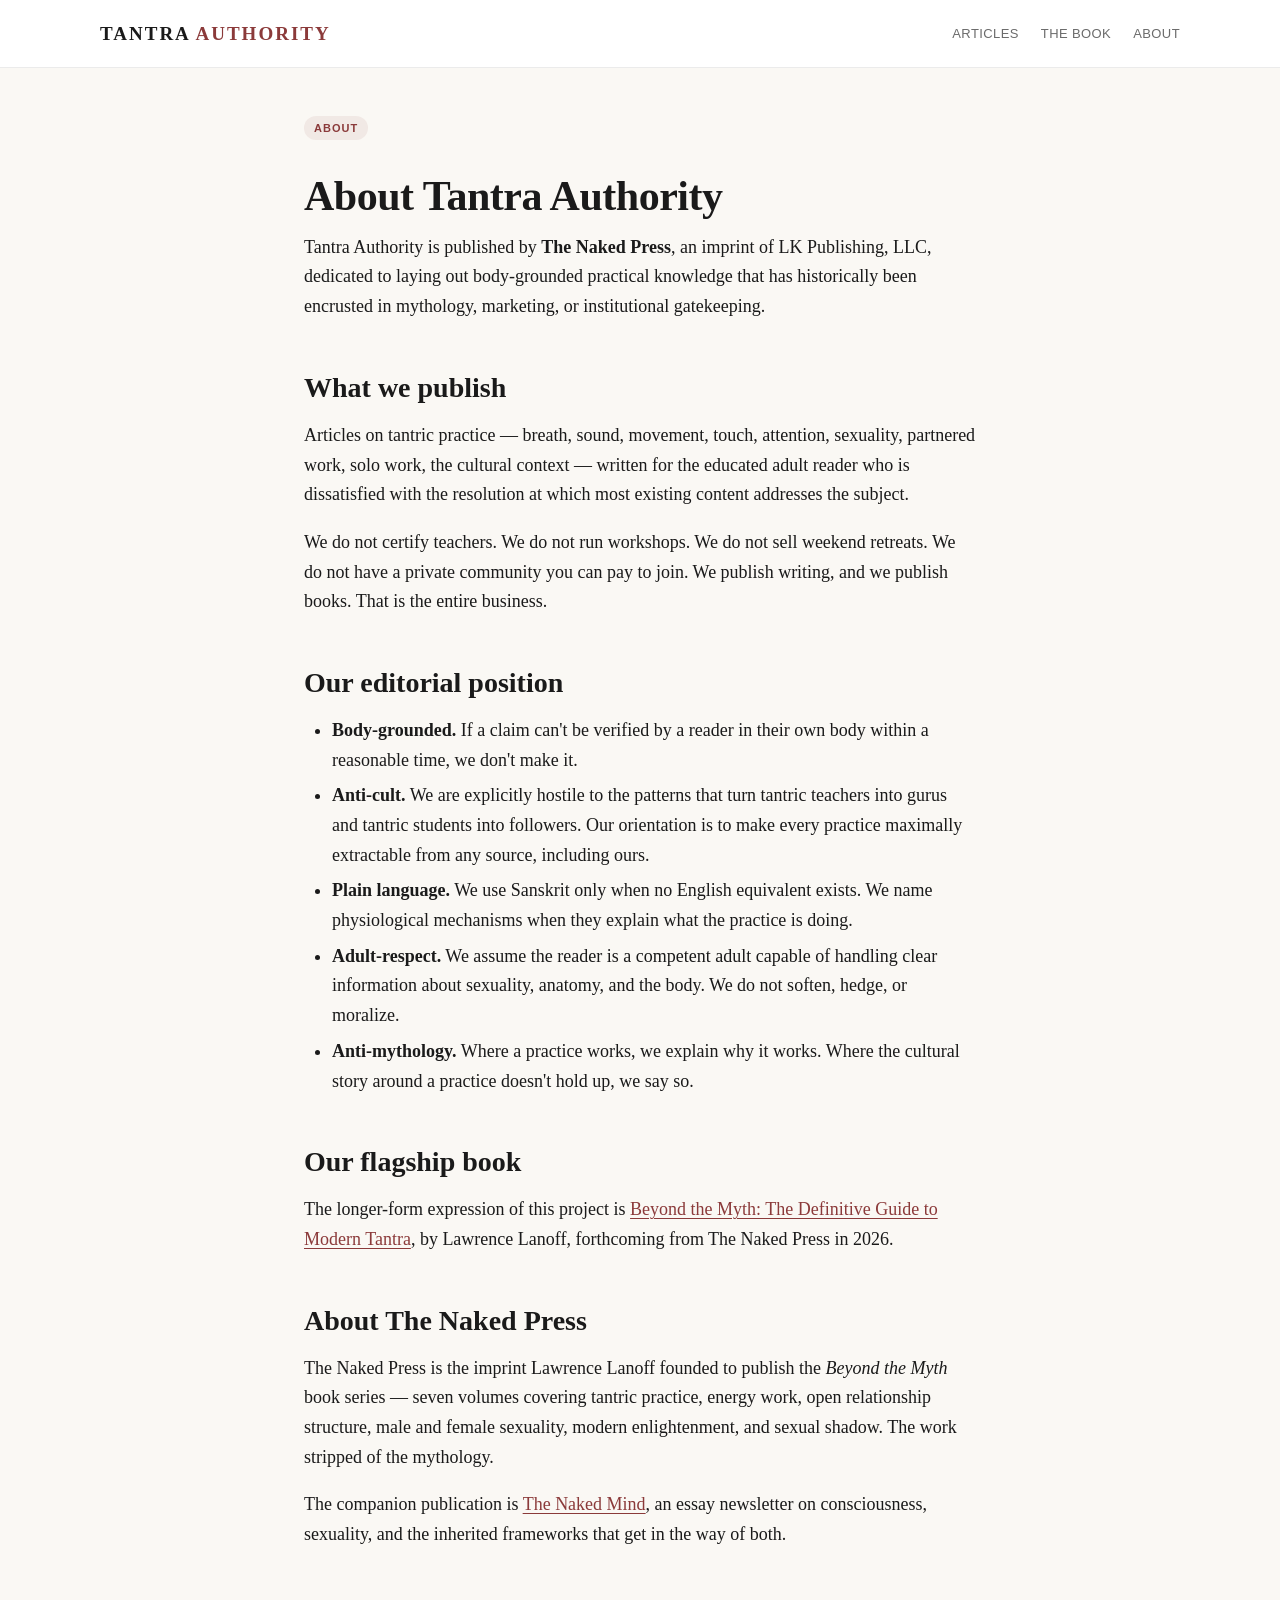
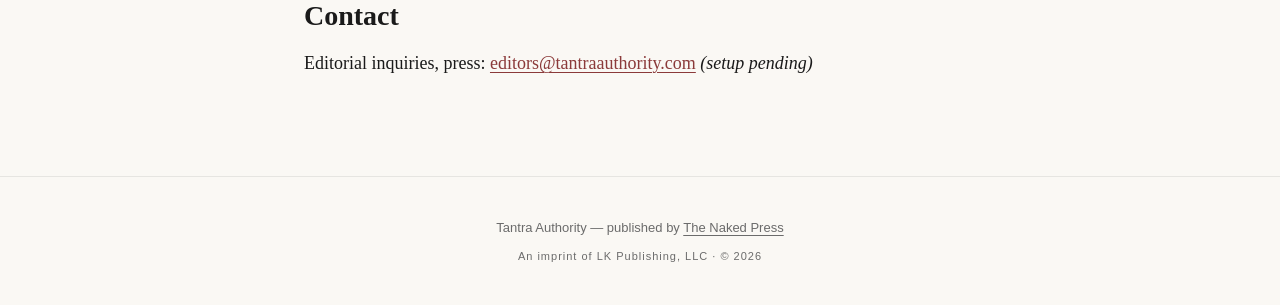
==== about.html @ d1842482 "Tantra Authority — initial scaffold The first vertical site in the 100-fishing-lines portfolio. Plai" ====
<!DOCTYPE html>
<html lang="en">
<head>
<meta charset="UTF-8">
<meta name="viewport" content="width=device-width, initial-scale=1.0">
<title>About — Tantra Authority</title>
<meta name="description" content="Tantra Authority is published by The Naked Press, an imprint of LK Publishing. Our work is to lay out the field of tantric practice in plain language, stripped of the mythology, for adult readers.">
<link rel="stylesheet" href="styles.css">
<link rel="icon" href="data:image/svg+xml,<svg xmlns='http://www.w3.org/2000/svg' viewBox='0 0 100 100'><text y='.9em' font-size='90'>○</text></svg>">
</head>
<body>

<header class="site-header">
  <div class="site-header-inner">
    <a href="index.html" class="site-logo">TANTRA <span>AUTHORITY</span></a>
    <nav class="site-nav">
      <a href="index.html">Articles</a>
      <a href="book.html">The Book</a>
      <a href="about.html">About</a>
    </nav>
  </div>
</header>

<main>

  <div class="article-meta">
    <span class="pill">About</span>
  </div>

  <h1>About Tantra Authority</h1>

  <p>Tantra Authority is published by <strong>The Naked Press</strong>, an imprint of LK Publishing, LLC, dedicated to laying out body-grounded practical knowledge that has historically been encrusted in mythology, marketing, or institutional gatekeeping.</p>

  <h2>What we publish</h2>

  <p>Articles on tantric practice — breath, sound, movement, touch, attention, sexuality, partnered work, solo work, the cultural context — written for the educated adult reader who is dissatisfied with the resolution at which most existing content addresses the subject.</p>

  <p>We do not certify teachers. We do not run workshops. We do not sell weekend retreats. We do not have a private community you can pay to join. We publish writing, and we publish books. That is the entire business.</p>

  <h2>Our editorial position</h2>

  <ul>
    <li><strong>Body-grounded.</strong> If a claim can't be verified by a reader in their own body within a reasonable time, we don't make it.</li>
    <li><strong>Anti-cult.</strong> We are explicitly hostile to the patterns that turn tantric teachers into gurus and tantric students into followers. Our orientation is to make every practice maximally extractable from any source, including ours.</li>
    <li><strong>Plain language.</strong> We use Sanskrit only when no English equivalent exists. We name physiological mechanisms when they explain what the practice is doing.</li>
    <li><strong>Adult-respect.</strong> We assume the reader is a competent adult capable of handling clear information about sexuality, anatomy, and the body. We do not soften, hedge, or moralize.</li>
    <li><strong>Anti-mythology.</strong> Where a practice works, we explain why it works. Where the cultural story around a practice doesn't hold up, we say so.</li>
  </ul>

  <h2>Our flagship book</h2>

  <p>The longer-form expression of this project is <a href="book.html">Beyond the Myth: The Definitive Guide to Modern Tantra</a>, by Lawrence Lanoff, forthcoming from The Naked Press in 2026.</p>

  <h2>About The Naked Press</h2>

  <p>The Naked Press is the imprint Lawrence Lanoff founded to publish the <em>Beyond the Myth</em> book series — seven volumes covering tantric practice, energy work, open relationship structure, male and female sexuality, modern enlightenment, and sexual shadow. The work stripped of the mythology.</p>

  <p>The companion publication is <a href="https://thenakedmind.ai">The Naked Mind</a>, an essay newsletter on consciousness, sexuality, and the inherited frameworks that get in the way of both.</p>

  <h2>Contact</h2>

  <p>Editorial inquiries, press: <a href="mailto:editors@tantraauthority.com">editors@tantraauthority.com</a> <em>(setup pending)</em></p>

</main>

<footer class="site-footer">
  <div>Tantra Authority — published by <a href="https://thenaked.press">The Naked Press</a></div>
  <div class="footer-imprint">An imprint of LK Publishing, LLC · © 2026</div>
</footer>

</body>
</html>
---- styles.css ----
/* Tantra Authority — base stylesheet
   Clean, readable, calm. Not punk. Not New Age.
   Designed for educational long-form reading.
*/

:root {
  --bg: #faf8f4;
  --bg-card: #ffffff;
  --text: #1a1a1a;
  --text-muted: #6b6b6b;
  --accent: #8b3a3a;        /* deep red — earthy, not sex-shop red */
  --accent-soft: #c89d9c;
  --border: rgba(0,0,0,0.08);
  --gold: #b8860b;          /* muted gold for CTA */
  --max-w: 720px;
  --max-w-wide: 1080px;
}

* { box-sizing: border-box; }
html, body { margin: 0; padding: 0; }
body {
  font-family: 'Charter', 'Georgia', 'Cambria', 'Times New Roman', serif;
  font-size: 18px;
  line-height: 1.65;
  color: var(--text);
  background: var(--bg);
  -webkit-font-smoothing: antialiased;
}

/* Site header */
.site-header {
  border-bottom: 1px solid var(--border);
  background: var(--bg-card);
  padding: 18px 24px;
  position: sticky; top: 0; z-index: 50;
  backdrop-filter: blur(8px);
}
.site-header-inner {
  max-width: var(--max-w-wide);
  margin: 0 auto;
  display: flex;
  align-items: center;
  justify-content: space-between;
  gap: 32px;
}
.site-logo {
  font-family: 'Charter', serif;
  font-weight: 700;
  font-size: 19px;
  letter-spacing: 2px;
  text-transform: uppercase;
  text-decoration: none;
  color: var(--text);
}
.site-logo span { color: var(--accent); }
.site-nav { display: flex; gap: 22px; }
.site-nav a {
  font-family: 'Inter', -apple-system, BlinkMacSystemFont, sans-serif;
  font-size: 13px;
  font-weight: 500;
  letter-spacing: 0.4px;
  text-decoration: none;
  color: var(--text-muted);
  text-transform: uppercase;
}
.site-nav a:hover { color: var(--accent); }

/* Main containers */
main { max-width: var(--max-w); margin: 0 auto; padding: 48px 24px 80px; }
.wide { max-width: var(--max-w-wide); }

/* Typography */
h1 {
  font-family: 'Charter', serif;
  font-size: 42px;
  font-weight: 700;
  line-height: 1.15;
  letter-spacing: -0.5px;
  margin: 0 0 12px;
}
h2 {
  font-size: 28px;
  font-weight: 700;
  line-height: 1.25;
  margin: 48px 0 16px;
}
h3 {
  font-size: 21px;
  font-weight: 700;
  line-height: 1.3;
  margin: 32px 0 12px;
}
p, ul, ol { margin: 0 0 18px; }
ul, ol { padding-left: 28px; }
li { margin-bottom: 6px; }
strong { font-weight: 700; }
em { font-style: italic; }
a { color: var(--accent); text-decoration: underline; text-decoration-thickness: 1px; text-underline-offset: 3px; }
a:hover { color: var(--gold); }

blockquote {
  margin: 28px 0;
  padding: 0 0 0 24px;
  border-left: 3px solid var(--accent-soft);
  color: var(--text-muted);
  font-style: italic;
}

hr {
  border: none;
  border-top: 1px solid var(--border);
  margin: 48px 0;
}

/* Hero */
.hero {
  text-align: center;
  padding: 80px 24px 60px;
  max-width: var(--max-w);
  margin: 0 auto;
}
.hero-eyebrow {
  font-family: 'Inter', sans-serif;
  font-size: 12px;
  font-weight: 600;
  letter-spacing: 3px;
  text-transform: uppercase;
  color: var(--accent);
  margin-bottom: 16px;
}
.hero h1 { font-size: 52px; margin-bottom: 20px; }
.hero-sub {
  font-size: 20px;
  line-height: 1.5;
  color: var(--text-muted);
  max-width: 580px;
  margin: 0 auto 32px;
}

/* Article meta */
.article-meta {
  font-family: 'Inter', sans-serif;
  font-size: 13px;
  color: var(--text-muted);
  margin-bottom: 32px;
  display: flex;
  gap: 12px;
  align-items: center;
}
.article-meta .pill {
  display: inline-block;
  padding: 3px 10px;
  border-radius: 100px;
  background: rgba(139,58,58,0.08);
  color: var(--accent);
  font-size: 11px;
  font-weight: 600;
  letter-spacing: 1px;
  text-transform: uppercase;
}

/* Article list (homepage) */
.article-list {
  display: grid;
  gap: 32px;
  margin-top: 48px;
}
.article-card {
  border-bottom: 1px solid var(--border);
  padding-bottom: 28px;
}
.article-card:last-child { border-bottom: none; }
.article-card a { text-decoration: none; color: inherit; }
.article-card h3 {
  margin: 0 0 8px;
  transition: color 0.15s;
}
.article-card a:hover h3 { color: var(--accent); }
.article-card .excerpt {
  color: var(--text-muted);
  font-size: 17px;
  margin: 0;
}
.article-card .meta {
  font-family: 'Inter', sans-serif;
  font-size: 12px;
  color: var(--text-muted);
  letter-spacing: 1px;
  text-transform: uppercase;
  margin-top: 10px;
}

/* CTA card (book funnel) */
.cta-card {
  margin: 60px 0 0;
  padding: 36px;
  background: var(--bg-card);
  border: 1px solid var(--border);
  border-radius: 8px;
  text-align: center;
}
.cta-card .eyebrow {
  font-family: 'Inter', sans-serif;
  font-size: 12px;
  font-weight: 600;
  letter-spacing: 3px;
  text-transform: uppercase;
  color: var(--gold);
  margin-bottom: 10px;
}
.cta-card h3 {
  font-size: 24px;
  margin: 0 0 12px;
}
.cta-card p {
  color: var(--text-muted);
  max-width: 480px;
  margin: 0 auto 24px;
}
.cta-button {
  display: inline-block;
  background: var(--accent);
  color: #fff !important;
  font-family: 'Inter', sans-serif;
  font-size: 13px;
  font-weight: 600;
  letter-spacing: 1.5px;
  text-transform: uppercase;
  text-decoration: none !important;
  padding: 14px 32px;
  border-radius: 4px;
  transition: background 0.15s;
}
.cta-button:hover { background: var(--gold) !important; color: #fff !important; }

/* Newsletter inline */
.newsletter {
  margin: 48px 0;
  padding: 28px;
  border: 1px dashed var(--border);
  border-radius: 6px;
  text-align: center;
}
.newsletter h4 {
  margin: 0 0 8px;
  font-size: 18px;
}
.newsletter p { color: var(--text-muted); margin: 0 0 18px; font-size: 15px; }
.newsletter form { display: flex; gap: 8px; max-width: 440px; margin: 0 auto; }
.newsletter input[type="email"] {
  flex: 1;
  padding: 12px 14px;
  border: 1px solid var(--border);
  border-radius: 4px;
  font-family: 'Inter', sans-serif;
  font-size: 14px;
  background: #fff;
}
.newsletter button {
  padding: 12px 22px;
  background: var(--accent);
  color: #fff;
  border: none;
  border-radius: 4px;
  font-family: 'Inter', sans-serif;
  font-size: 13px;
  font-weight: 600;
  letter-spacing: 1px;
  text-transform: uppercase;
  cursor: pointer;
}

/* Footer */
.site-footer {
  border-top: 1px solid var(--border);
  padding: 40px 24px;
  text-align: center;
  font-family: 'Inter', sans-serif;
  font-size: 13px;
  color: var(--text-muted);
}
.site-footer a { color: var(--text-muted); }
.site-footer .footer-imprint { margin-top: 8px; font-size: 11px; letter-spacing: 1px; }

/* Mobile */
@media (max-width: 640px) {
  body { font-size: 17px; }
  h1 { font-size: 32px; }
  .hero h1 { font-size: 38px; }
  .hero-sub { font-size: 17px; }
  h2 { font-size: 24px; }
  .site-nav { gap: 14px; }
  .site-nav a { font-size: 12px; }
  main { padding: 32px 20px 60px; }
  .cta-card { padding: 28px 20px; }
}
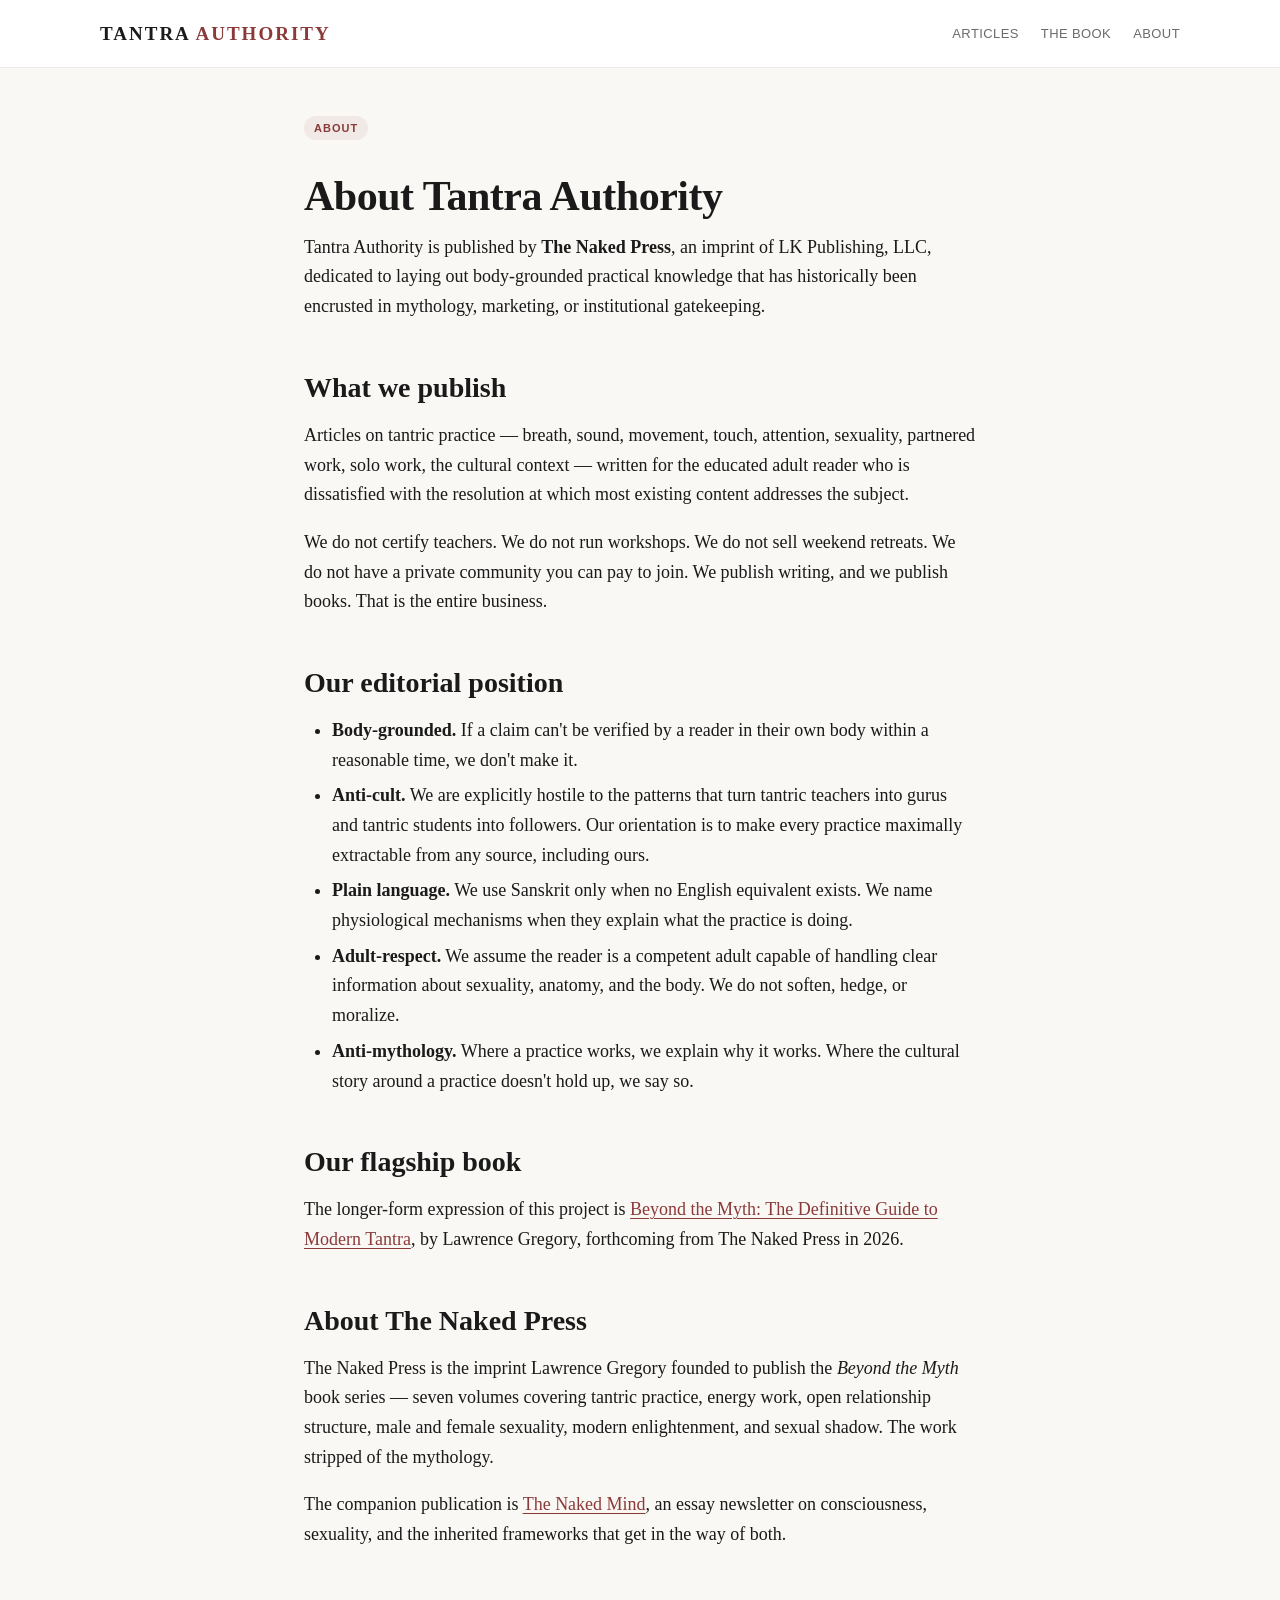
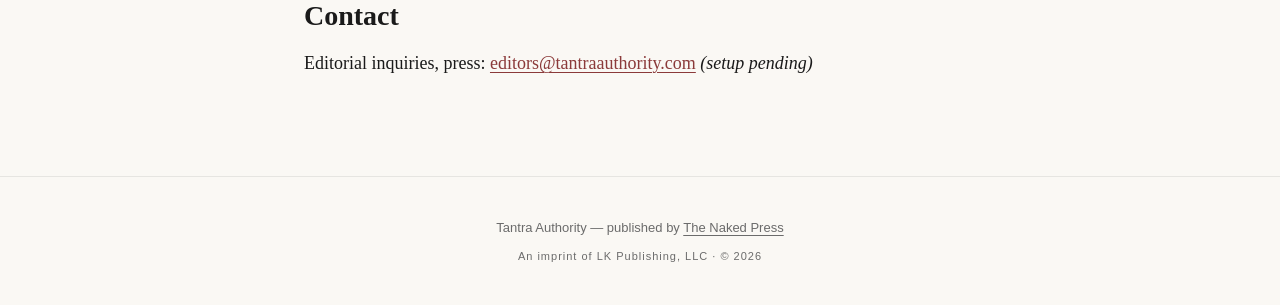
==== commit f3ff80cf: "Byline correction: Lawrence Gregory (not Lanoff) across all pages" ====
--- a/about.html
+++ b/about.html
@@ -49,11 +49,11 @@
 
   <h2>Our flagship book</h2>
 
-  <p>The longer-form expression of this project is <a href="book.html">Beyond the Myth: The Definitive Guide to Modern Tantra</a>, by Lawrence Lanoff, forthcoming from The Naked Press in 2026.</p>
+  <p>The longer-form expression of this project is <a href="book.html">Beyond the Myth: The Definitive Guide to Modern Tantra</a>, by Lawrence Gregory, forthcoming from The Naked Press in 2026.</p>
 
   <h2>About The Naked Press</h2>
 
-  <p>The Naked Press is the imprint Lawrence Lanoff founded to publish the <em>Beyond the Myth</em> book series — seven volumes covering tantric practice, energy work, open relationship structure, male and female sexuality, modern enlightenment, and sexual shadow. The work stripped of the mythology.</p>
+  <p>The Naked Press is the imprint Lawrence Gregory founded to publish the <em>Beyond the Myth</em> book series — seven volumes covering tantric practice, energy work, open relationship structure, male and female sexuality, modern enlightenment, and sexual shadow. The work stripped of the mythology.</p>
 
   <p>The companion publication is <a href="https://thenakedmind.ai">The Naked Mind</a>, an essay newsletter on consciousness, sexuality, and the inherited frameworks that get in the way of both.</p>
 
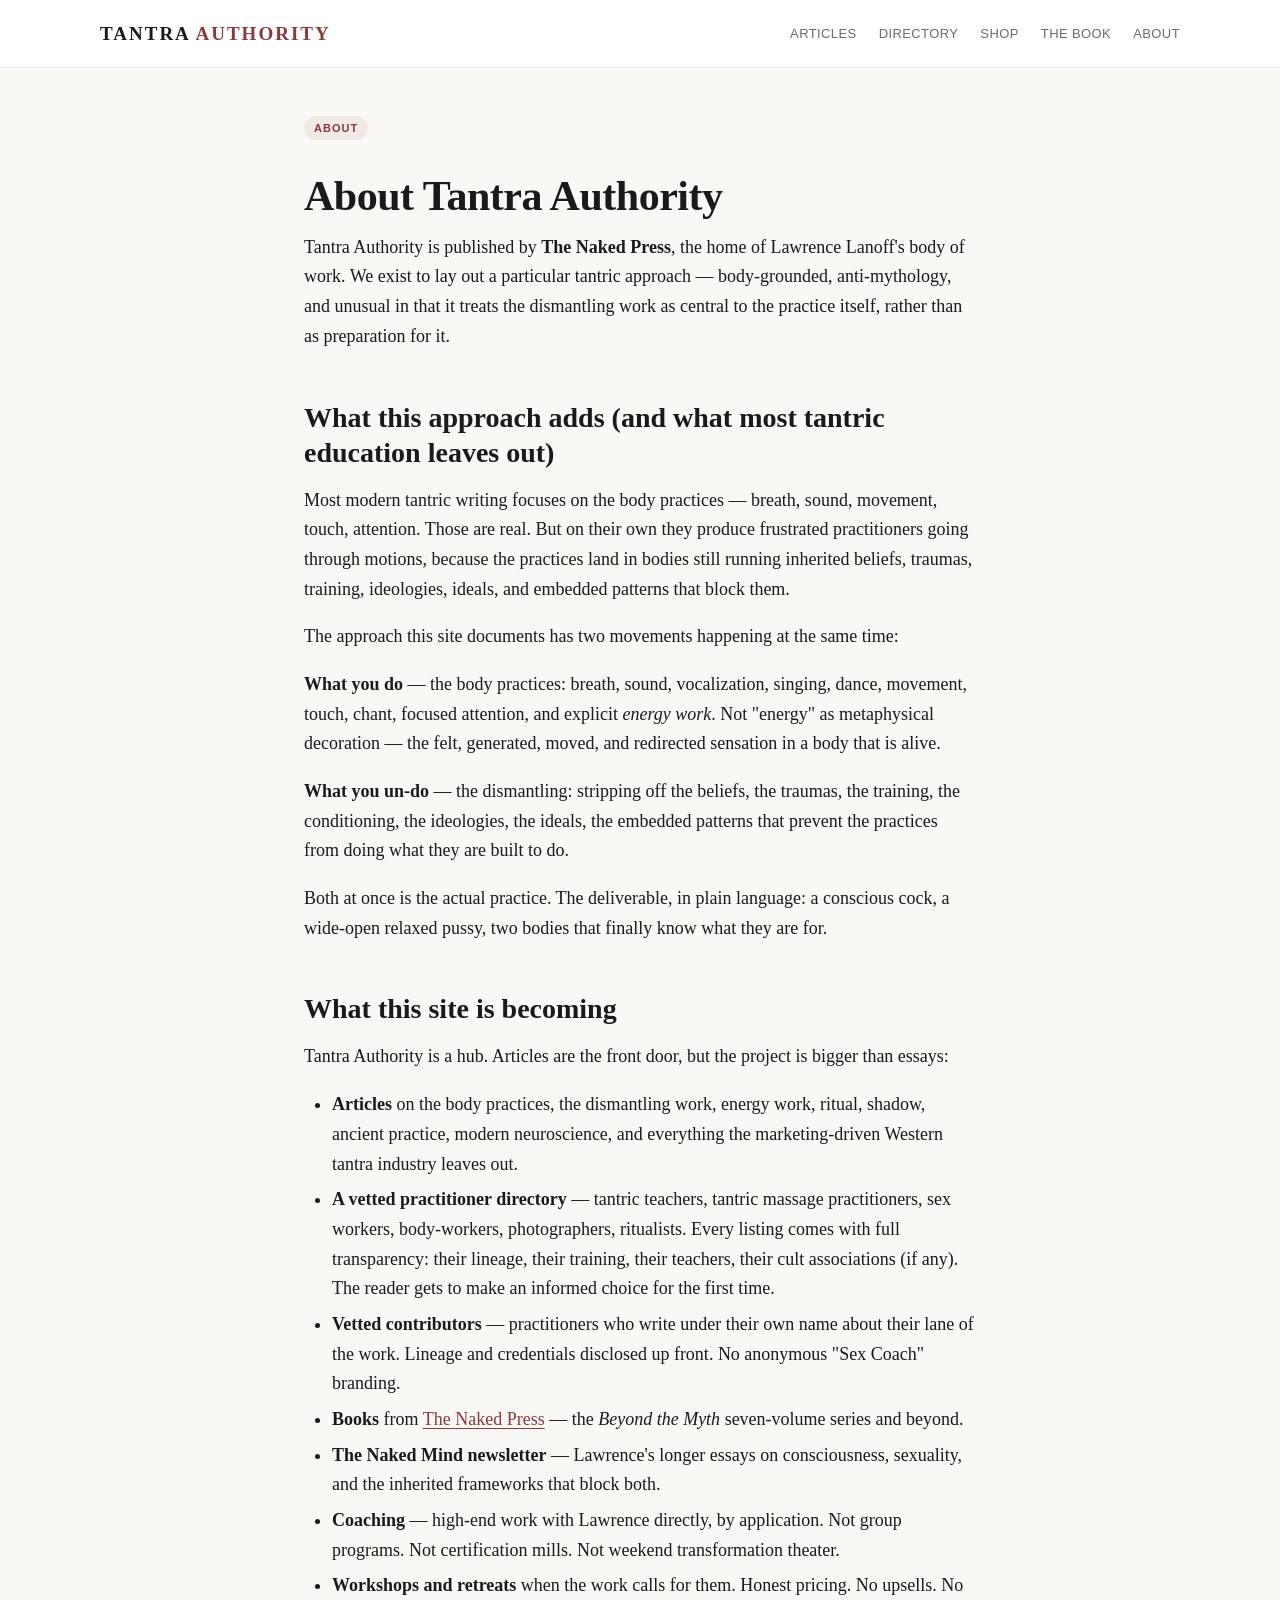
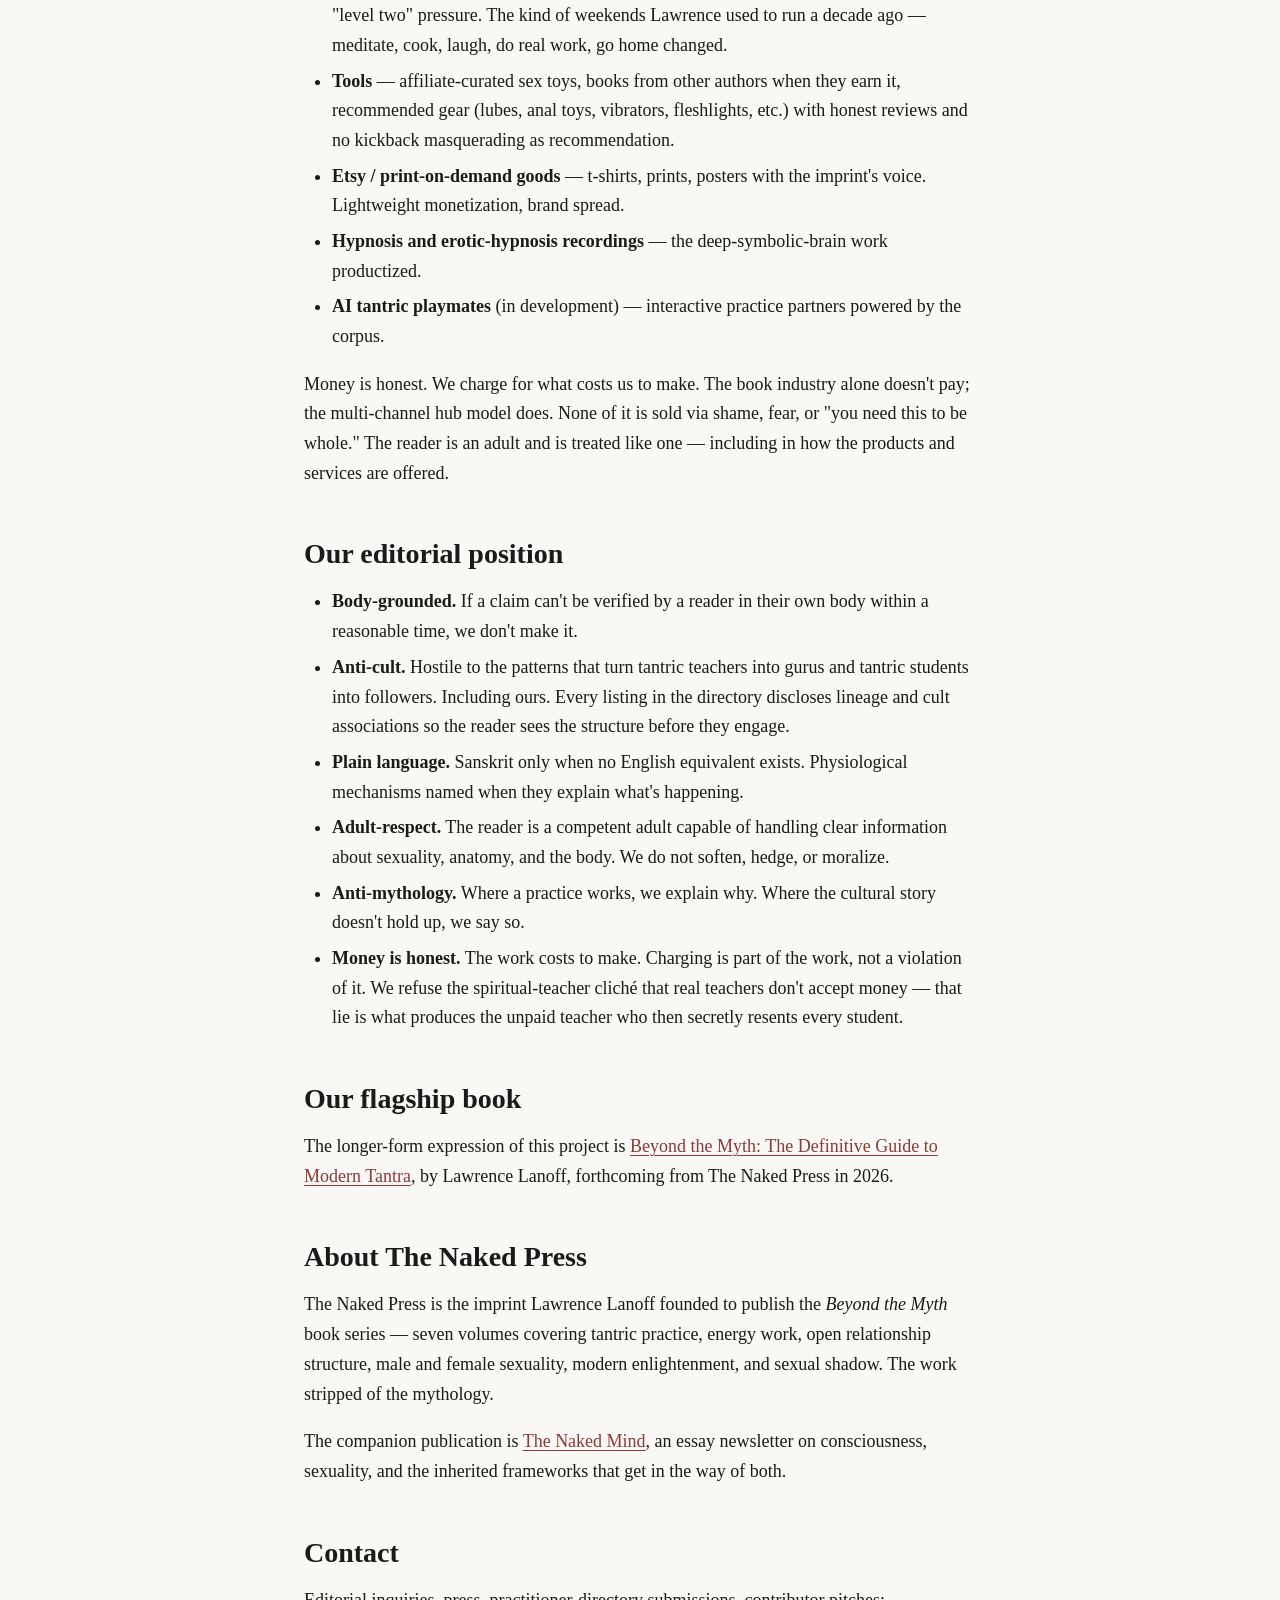
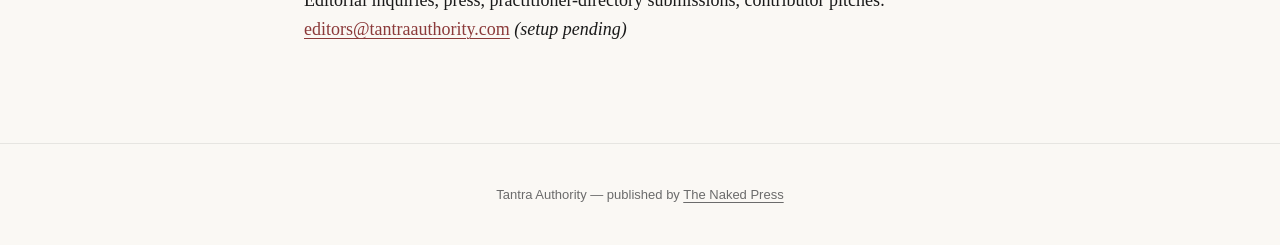
==== commit 31fbd04d: "Initial commit for soullight/modern-enlightenment-authority Brings up Modern Enlightenment Authority" ====
--- a/about.html
+++ b/about.html
@@ -4,9 +4,24 @@
 <meta charset="UTF-8">
 <meta name="viewport" content="width=device-width, initial-scale=1.0">
 <title>About — Tantra Authority</title>
-<meta name="description" content="Tantra Authority is published by The Naked Press, an imprint of LK Publishing. Our work is to lay out the field of tantric practice in plain language, stripped of the mythology, for adult readers.">
+<meta name="description" content="Tantra Authority is published by The Naked Press. Our work is to lay out Lawrence Lanoff's tantric approach in plain language — the body practices AND the dismantling work — for adult readers.">
+<meta name="author" content="Lawrence Lanoff">
 <link rel="stylesheet" href="styles.css">
 <link rel="icon" href="data:image/svg+xml,<svg xmlns='http://www.w3.org/2000/svg' viewBox='0 0 100 100'><text y='.9em' font-size='90'>○</text></svg>">
+<script type="application/ld+json">
+{
+  "@context": "https://schema.org",
+  "@type": "Person",
+  "name": "Lawrence Lanoff",
+  "url": "https://lawrencelanoff.com",
+  "sameAs": [
+    "https://lawrenceenergy.substack.com",
+    "https://lawrencetheenergymaster.com"
+  ],
+  "jobTitle": "Teacher, Author, Founder of The Naked Press",
+  "description": "Thirty-year teacher in modern Tantra, consciousness, and embodied practice. Author of the Beyond the Myth book series."
+}
+</script>
 </head>
 <body>
 
@@ -15,6 +30,8 @@
     <a href="index.html" class="site-logo">TANTRA <span>AUTHORITY</span></a>
     <nav class="site-nav">
       <a href="index.html">Articles</a>
+      <a href="directory.html">Directory</a>
+      <a href="shop.html">Shop</a>
       <a href="book.html">The Book</a>
       <a href="about.html">About</a>
     </nav>
@@ -29,43 +46,70 @@
 
   <h1>About Tantra Authority</h1>
 
-  <p>Tantra Authority is published by <strong>The Naked Press</strong>, an imprint of LK Publishing, LLC, dedicated to laying out body-grounded practical knowledge that has historically been encrusted in mythology, marketing, or institutional gatekeeping.</p>
+  <p>Tantra Authority is published by <strong>The Naked Press</strong>, the home of Lawrence Lanoff's body of work. We exist to lay out a particular tantric approach — body-grounded, anti-mythology, and unusual in that it treats the dismantling work as central to the practice itself, rather than as preparation for it.</p>
 
-  <h2>What we publish</h2>
+  <h2>What this approach adds (and what most tantric education leaves out)</h2>
 
-  <p>Articles on tantric practice — breath, sound, movement, touch, attention, sexuality, partnered work, solo work, the cultural context — written for the educated adult reader who is dissatisfied with the resolution at which most existing content addresses the subject.</p>
+  <p>Most modern tantric writing focuses on the body practices — breath, sound, movement, touch, attention. Those are real. But on their own they produce frustrated practitioners going through motions, because the practices land in bodies still running inherited beliefs, traumas, training, ideologies, ideals, and embedded patterns that block them.</p>
 
-  <p>We do not certify teachers. We do not run workshops. We do not sell weekend retreats. We do not have a private community you can pay to join. We publish writing, and we publish books. That is the entire business.</p>
+  <p>The approach this site documents has two movements happening at the same time:</p>
+
+  <p><strong>What you do</strong> — the body practices: breath, sound, vocalization, singing, dance, movement, touch, chant, focused attention, and explicit <em>energy work</em>. Not "energy" as metaphysical decoration — the felt, generated, moved, and redirected sensation in a body that is alive.</p>
+
+  <p><strong>What you un-do</strong> — the dismantling: stripping off the beliefs, the traumas, the training, the conditioning, the ideologies, the ideals, the embedded patterns that prevent the practices from doing what they are built to do.</p>
+
+  <p>Both at once is the actual practice. The deliverable, in plain language: a conscious cock, a wide-open relaxed pussy, two bodies that finally know what they are for.</p>
+
+  <h2>What this site is becoming</h2>
+
+  <p>Tantra Authority is a hub. Articles are the front door, but the project is bigger than essays:</p>
+
+  <ul>
+    <li><strong>Articles</strong> on the body practices, the dismantling work, energy work, ritual, shadow, ancient practice, modern neuroscience, and everything the marketing-driven Western tantra industry leaves out.</li>
+    <li><strong>A vetted practitioner directory</strong> — tantric teachers, tantric massage practitioners, sex workers, body-workers, photographers, ritualists. Every listing comes with full transparency: their lineage, their training, their teachers, their cult associations (if any). The reader gets to make an informed choice for the first time.</li>
+    <li><strong>Vetted contributors</strong> — practitioners who write under their own name about their lane of the work. Lineage and credentials disclosed up front. No anonymous "Sex Coach" branding.</li>
+    <li><strong>Books</strong> from <a href="https://thenaked.press">The Naked Press</a> — the <em>Beyond the Myth</em> seven-volume series and beyond.</li>
+    <li><strong>The Naked Mind newsletter</strong> — Lawrence's longer essays on consciousness, sexuality, and the inherited frameworks that block both.</li>
+    <li><strong>Coaching</strong> — high-end work with Lawrence directly, by application. Not group programs. Not certification mills. Not weekend transformation theater.</li>
+    <li><strong>Workshops and retreats</strong> when the work calls for them. Honest pricing. No upsells. No "level two" pressure. The kind of weekends Lawrence used to run a decade ago — meditate, cook, laugh, do real work, go home changed.</li>
+    <li><strong>Tools</strong> — affiliate-curated sex toys, books from other authors when they earn it, recommended gear (lubes, anal toys, vibrators, fleshlights, etc.) with honest reviews and no kickback masquerading as recommendation.</li>
+    <li><strong>Etsy / print-on-demand goods</strong> — t-shirts, prints, posters with the imprint's voice. Lightweight monetization, brand spread.</li>
+    <li><strong>Hypnosis and erotic-hypnosis recordings</strong> — the deep-symbolic-brain work productized.</li>
+    <li><strong>AI tantric playmates</strong> (in development) — interactive practice partners powered by the corpus.</li>
+  </ul>
+
+  <p>Money is honest. We charge for what costs us to make. The book industry alone doesn't pay; the multi-channel hub model does. None of it is sold via shame, fear, or "you need this to be whole." The reader is an adult and is treated like one — including in how the products and services are offered.</p>
 
   <h2>Our editorial position</h2>
 
   <ul>
     <li><strong>Body-grounded.</strong> If a claim can't be verified by a reader in their own body within a reasonable time, we don't make it.</li>
-    <li><strong>Anti-cult.</strong> We are explicitly hostile to the patterns that turn tantric teachers into gurus and tantric students into followers. Our orientation is to make every practice maximally extractable from any source, including ours.</li>
-    <li><strong>Plain language.</strong> We use Sanskrit only when no English equivalent exists. We name physiological mechanisms when they explain what the practice is doing.</li>
-    <li><strong>Adult-respect.</strong> We assume the reader is a competent adult capable of handling clear information about sexuality, anatomy, and the body. We do not soften, hedge, or moralize.</li>
-    <li><strong>Anti-mythology.</strong> Where a practice works, we explain why it works. Where the cultural story around a practice doesn't hold up, we say so.</li>
+    <li><strong>Anti-cult.</strong> Hostile to the patterns that turn tantric teachers into gurus and tantric students into followers. Including ours. Every listing in the directory discloses lineage and cult associations so the reader sees the structure before they engage.</li>
+    <li><strong>Plain language.</strong> Sanskrit only when no English equivalent exists. Physiological mechanisms named when they explain what's happening.</li>
+    <li><strong>Adult-respect.</strong> The reader is a competent adult capable of handling clear information about sexuality, anatomy, and the body. We do not soften, hedge, or moralize.</li>
+    <li><strong>Anti-mythology.</strong> Where a practice works, we explain why. Where the cultural story doesn't hold up, we say so.</li>
+    <li><strong>Money is honest.</strong> The work costs to make. Charging is part of the work, not a violation of it. We refuse the spiritual-teacher cliché that real teachers don't accept money — that lie is what produces the unpaid teacher who then secretly resents every student.</li>
   </ul>
 
   <h2>Our flagship book</h2>
 
-  <p>The longer-form expression of this project is <a href="book.html">Beyond the Myth: The Definitive Guide to Modern Tantra</a>, by Lawrence Gregory, forthcoming from The Naked Press in 2026.</p>
+  <p>The longer-form expression of this project is <a href="book.html">Beyond the Myth: The Definitive Guide to Modern Tantra</a>, by Lawrence Lanoff, forthcoming from The Naked Press in 2026.</p>
 
   <h2>About The Naked Press</h2>
 
-  <p>The Naked Press is the imprint Lawrence Gregory founded to publish the <em>Beyond the Myth</em> book series — seven volumes covering tantric practice, energy work, open relationship structure, male and female sexuality, modern enlightenment, and sexual shadow. The work stripped of the mythology.</p>
+  <p>The Naked Press is the imprint Lawrence Lanoff founded to publish the <em>Beyond the Myth</em> book series — seven volumes covering tantric practice, energy work, open relationship structure, male and female sexuality, modern enlightenment, and sexual shadow. The work stripped of the mythology.</p>
 
   <p>The companion publication is <a href="https://thenakedmind.ai">The Naked Mind</a>, an essay newsletter on consciousness, sexuality, and the inherited frameworks that get in the way of both.</p>
 
   <h2>Contact</h2>
 
-  <p>Editorial inquiries, press: <a href="mailto:editors@tantraauthority.com">editors@tantraauthority.com</a> <em>(setup pending)</em></p>
+  <p>Editorial inquiries, press, practitioner-directory submissions, contributor pitches: <a href="mailto:editors@tantraauthority.com">editors@tantraauthority.com</a> <em>(setup pending)</em></p>
 
 </main>
 
 <footer class="site-footer">
   <div>Tantra Authority — published by <a href="https://thenaked.press">The Naked Press</a></div>
-  <div class="footer-imprint">An imprint of LK Publishing, LLC · © 2026</div>
+  
 </footer>
 
 </body>
--- a/styles.css
+++ b/styles.css
@@ -233,6 +233,81 @@
 }
 .cta-button:hover { background: var(--gold) !important; color: #fff !important; }
 
+/* Invite the Animal In — rich rabbit-hole CTA module */
+.animal-cta {
+  margin: 64px 0 24px;
+  padding: 36px 32px 32px;
+  background: linear-gradient(180deg, rgba(139,58,58,0.04), rgba(184,134,11,0.03));
+  border: 1px solid var(--border);
+  border-radius: 10px;
+}
+.animal-cta-eyebrow {
+  font-family: 'Inter', sans-serif;
+  font-size: 11px;
+  font-weight: 600;
+  letter-spacing: 3px;
+  text-transform: uppercase;
+  color: var(--accent);
+  margin-bottom: 8px;
+}
+.animal-cta-headline {
+  font-family: 'Charter', serif;
+  font-size: 24px;
+  font-weight: 700;
+  line-height: 1.25;
+  margin: 0 0 14px;
+  color: var(--text);
+}
+.animal-cta-intro {
+  font-size: 16px;
+  color: var(--text-muted);
+  margin-bottom: 24px;
+  font-style: italic;
+}
+.rabbit-hole {
+  display: grid;
+  grid-template-columns: repeat(auto-fit, minmax(220px, 1fr));
+  gap: 14px;
+  margin-top: 18px;
+}
+.rabbit-hole-item {
+  padding: 16px 18px;
+  background: rgba(255,255,255,0.6);
+  border: 1px solid var(--border);
+  border-radius: 6px;
+  text-decoration: none;
+  color: var(--text);
+  transition: all 0.15s;
+  display: block;
+}
+.rabbit-hole-item:hover {
+  background: rgba(255,255,255,0.95);
+  border-color: var(--accent-soft);
+  transform: translateY(-1px);
+}
+.rabbit-hole-item .rh-label {
+  font-family: 'Inter', sans-serif;
+  font-size: 10px;
+  font-weight: 600;
+  letter-spacing: 1.5px;
+  text-transform: uppercase;
+  color: var(--accent);
+  margin-bottom: 6px;
+}
+.rabbit-hole-item .rh-title {
+  font-family: 'Charter', serif;
+  font-size: 16px;
+  font-weight: 700;
+  line-height: 1.3;
+  margin-bottom: 4px;
+  color: var(--text);
+}
+.rabbit-hole-item .rh-desc {
+  font-size: 13px;
+  color: var(--text-muted);
+  line-height: 1.4;
+}
+
 /* Newsletter inline */
 .newsletter {
   margin: 48px 0;
@@ -282,15 +357,118 @@
 .site-footer a { color: var(--text-muted); }
 .site-footer .footer-imprint { margin-top: 8px; font-size: 11px; letter-spacing: 1px; }
 
-/* Mobile */
-@media (max-width: 640px) {
-  body { font-size: 17px; }
-  h1 { font-size: 32px; }
-  .hero h1 { font-size: 38px; }
-  .hero-sub { font-size: 17px; }
-  h2 { font-size: 24px; }
+/* Tablet — medium screens (768-900px) */
+@media (max-width: 900px) {
+  .site-header-inner { gap: 16px; }
   .site-nav { gap: 14px; }
   .site-nav a { font-size: 12px; }
-  main { padding: 32px 20px 60px; }
-  .cta-card { padding: 28px 20px; }
-}
+  .hero { padding: 64px 20px 48px; }
+  .hero h1 { font-size: 44px; }
+  main { padding: 40px 20px 64px; }
+}
+
+/* Mobile (< 640px) */
+@media (max-width: 640px) {
+  body { font-size: 17px; line-height: 1.6; }
+
+  /* Header — stack logo + nav vertically; nav wraps to multiple lines */
+  .site-header { padding: 14px 16px; position: static; backdrop-filter: none; }
+  .site-header-inner {
+    flex-direction: column;
+    gap: 10px;
+  }
+  .site-logo { font-size: 17px; letter-spacing: 1.5px; }
+  .site-nav {
+    flex-wrap: wrap;
+    justify-content: center;
+    gap: 6px 14px;
+    width: 100%;
+  }
+  .site-nav a { font-size: 11px; letter-spacing: 0.3px; padding: 4px 0; }
+
+  /* Hero */
+  .hero { padding: 40px 16px 32px; }
+  .hero h1 { font-size: 34px; line-height: 1.15; margin-bottom: 16px; }
+  .hero-sub { font-size: 17px; }
+  .hero-eyebrow { font-size: 11px; letter-spacing: 2.5px; margin-bottom: 12px; }
+
+  /* Typography */
+  h1 { font-size: 30px; line-height: 1.18; }
+  h2 { font-size: 24px; margin: 36px 0 14px; }
+  h3 { font-size: 19px; margin: 28px 0 10px; }
+  p, ul, ol { margin: 0 0 16px; }
+  ul, ol { padding-left: 22px; }
+  blockquote { margin: 22px 0; padding-left: 18px; }
+  hr { margin: 36px 0; }
+
+  /* Main containers */
+  main { padding: 28px 16px 56px; }
+
+  /* CTA card */
+  .cta-card { padding: 26px 18px; margin: 44px 0 0; border-radius: 6px; }
+  .cta-card h3 { font-size: 22px; }
+  .cta-button {
+    padding: 14px 26px;
+    font-size: 12px;
+    display: inline-block;
+    min-width: 200px;
+  }
+
+  /* Animal CTA / rabbit hole */
+  .animal-cta { padding: 26px 18px 22px; margin: 44px 0 20px; }
+  .animal-cta-headline { font-size: 21px; line-height: 1.25; }
+  .animal-cta-intro { font-size: 15px; }
+  .rabbit-hole {
+    grid-template-columns: 1fr;
+    gap: 10px;
+  }
+  .rabbit-hole-item { padding: 14px 16px; }
+
+  /* Newsletter — stack input + button vertically */
+  .newsletter { padding: 22px 18px; margin: 36px 0; }
+  .newsletter form {
+    flex-direction: column;
+    gap: 10px;
+    max-width: 100%;
+  }
+  .newsletter input[type="email"] {
+    width: 100%;
+    padding: 14px 14px;
+  }
+  .newsletter button {
+    width: 100%;
+    padding: 14px;
+  }
+
+  /* Article list */
+  .article-list { gap: 24px; margin-top: 36px; }
+  .article-card { padding-bottom: 22px; }
+  .article-card .excerpt { font-size: 16px; }
+  .article-card .meta { font-size: 11px; }
+
+  /* Article meta row */
+  .article-meta {
+    font-size: 12px;
+    flex-wrap: wrap;
+    gap: 8px 12px;
+    margin-bottom: 28px;
+  }
+
+  /* Footer */
+  .site-footer { padding: 32px 16px; }
+  .site-footer .footer-imprint { font-size: 10px; }
+}
+
+/* Very small phones (<= 380px) */
+@media (max-width: 380px) {
+  .site-logo { font-size: 15px; }
+  .site-nav { gap: 4px 10px; }
+  .site-nav a { font-size: 10px; }
+  .hero { padding: 32px 14px 28px; }
+  .hero h1 { font-size: 28px; }
+  .hero-sub { font-size: 16px; }
+  h1 { font-size: 26px; }
+  h2 { font-size: 22px; }
+  main { padding: 24px 14px 48px; }
+  .cta-card, .animal-cta { padding-left: 16px; padding-right: 16px; }
+}
